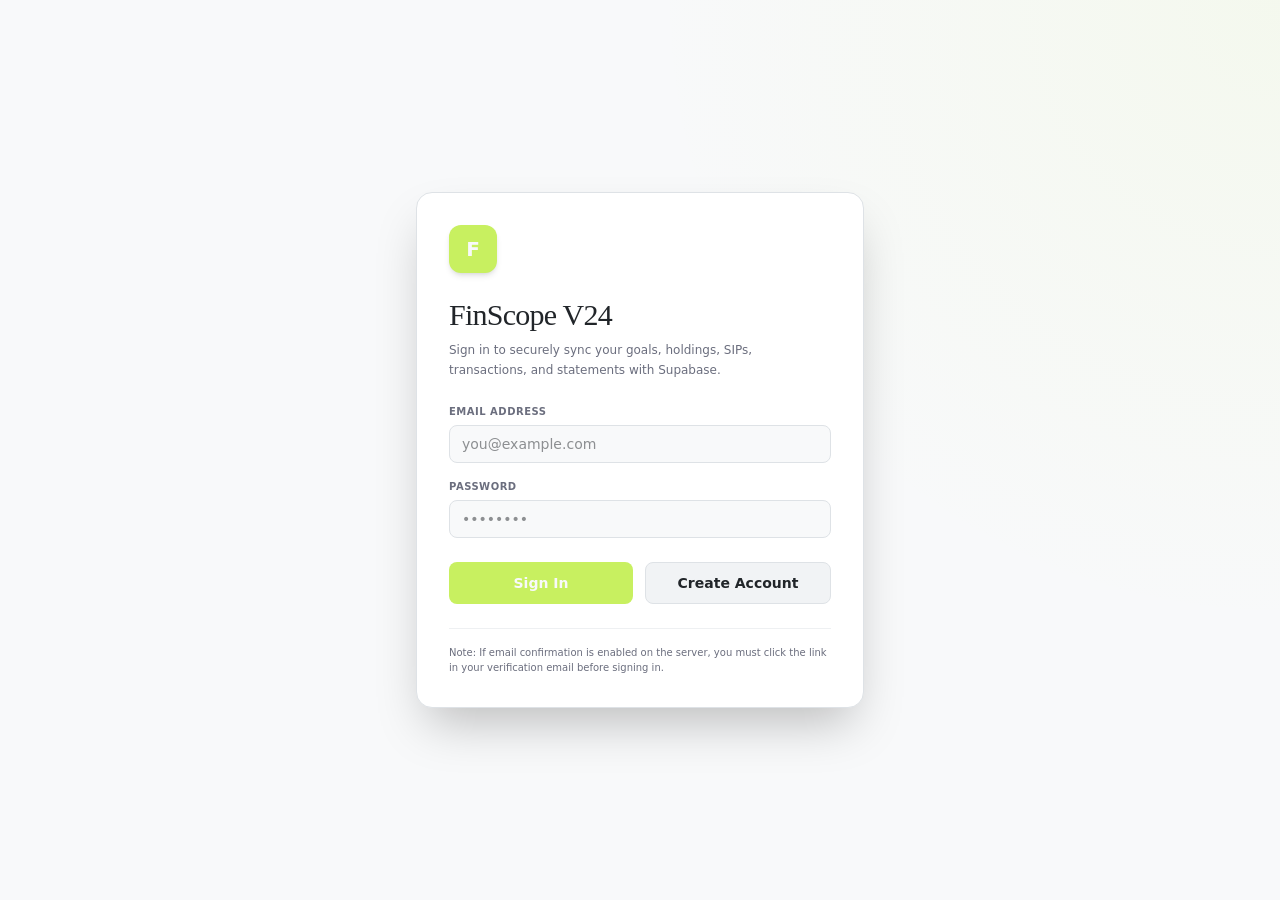
==== index.html @ 0e97b084 "Add files via upload" ====
<!doctype html>
<html lang="en">
  <head>
    <meta charset="UTF-8" />
    <meta name="viewport" content="width=device-width, initial-scale=1.0" />
    <title>FinScope V24</title>
    <script type="module" crossorigin src="./assets/index-CpeILWrx.js"></script>
    <link rel="modulepreload" crossorigin href="./assets/vendor-lucide-BjD_FXdu.js">
    <link rel="modulepreload" crossorigin href="./assets/vendor-recharts-DI7ps5kp.js">
    <link rel="modulepreload" crossorigin href="./assets/vendor-supabase-dIChsWQP.js">
    <link rel="modulepreload" crossorigin href="./assets/vendor-pdfjs-C_4S0eUY.js">
    <link rel="stylesheet" crossorigin href="./assets/index-BL9q0iOX.css">
  </head>
  <body>
    <div id="root"></div>
  </body>
</html>
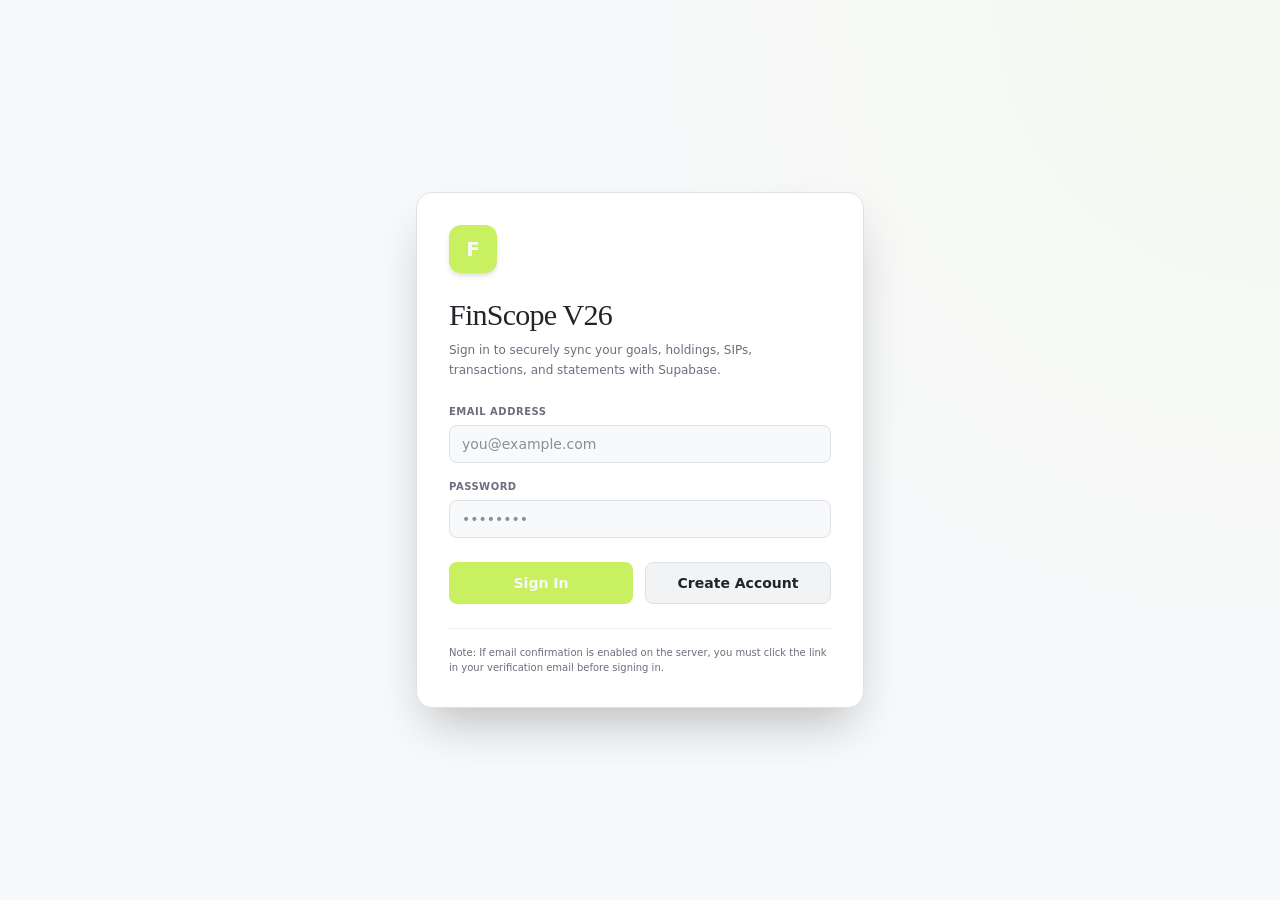
==== commit 20f6ad75: "Add files via upload" ====
--- a/index.html
+++ b/index.html
@@ -3,13 +3,13 @@
   <head>
     <meta charset="UTF-8" />
     <meta name="viewport" content="width=device-width, initial-scale=1.0" />
-    <title>FinScope V24</title>
-    <script type="module" crossorigin src="./assets/index-CpeILWrx.js"></script>
-    <link rel="modulepreload" crossorigin href="./assets/vendor-lucide-BjD_FXdu.js">
-    <link rel="modulepreload" crossorigin href="./assets/vendor-recharts-DI7ps5kp.js">
+    <title>FinScope V26</title>
+    <script type="module" crossorigin src="./assets/index-IpO0qQYM.js"></script>
+    <link rel="modulepreload" crossorigin href="./assets/vendor-lucide-8VwsZ-FV.js">
+    <link rel="modulepreload" crossorigin href="./assets/vendor-recharts-3XadLGuR.js">
     <link rel="modulepreload" crossorigin href="./assets/vendor-supabase-dIChsWQP.js">
     <link rel="modulepreload" crossorigin href="./assets/vendor-pdfjs-C_4S0eUY.js">
-    <link rel="stylesheet" crossorigin href="./assets/index-BL9q0iOX.css">
+    <link rel="stylesheet" crossorigin href="./assets/index-CJ7_TqJN.css">
   </head>
   <body>
     <div id="root"></div>
